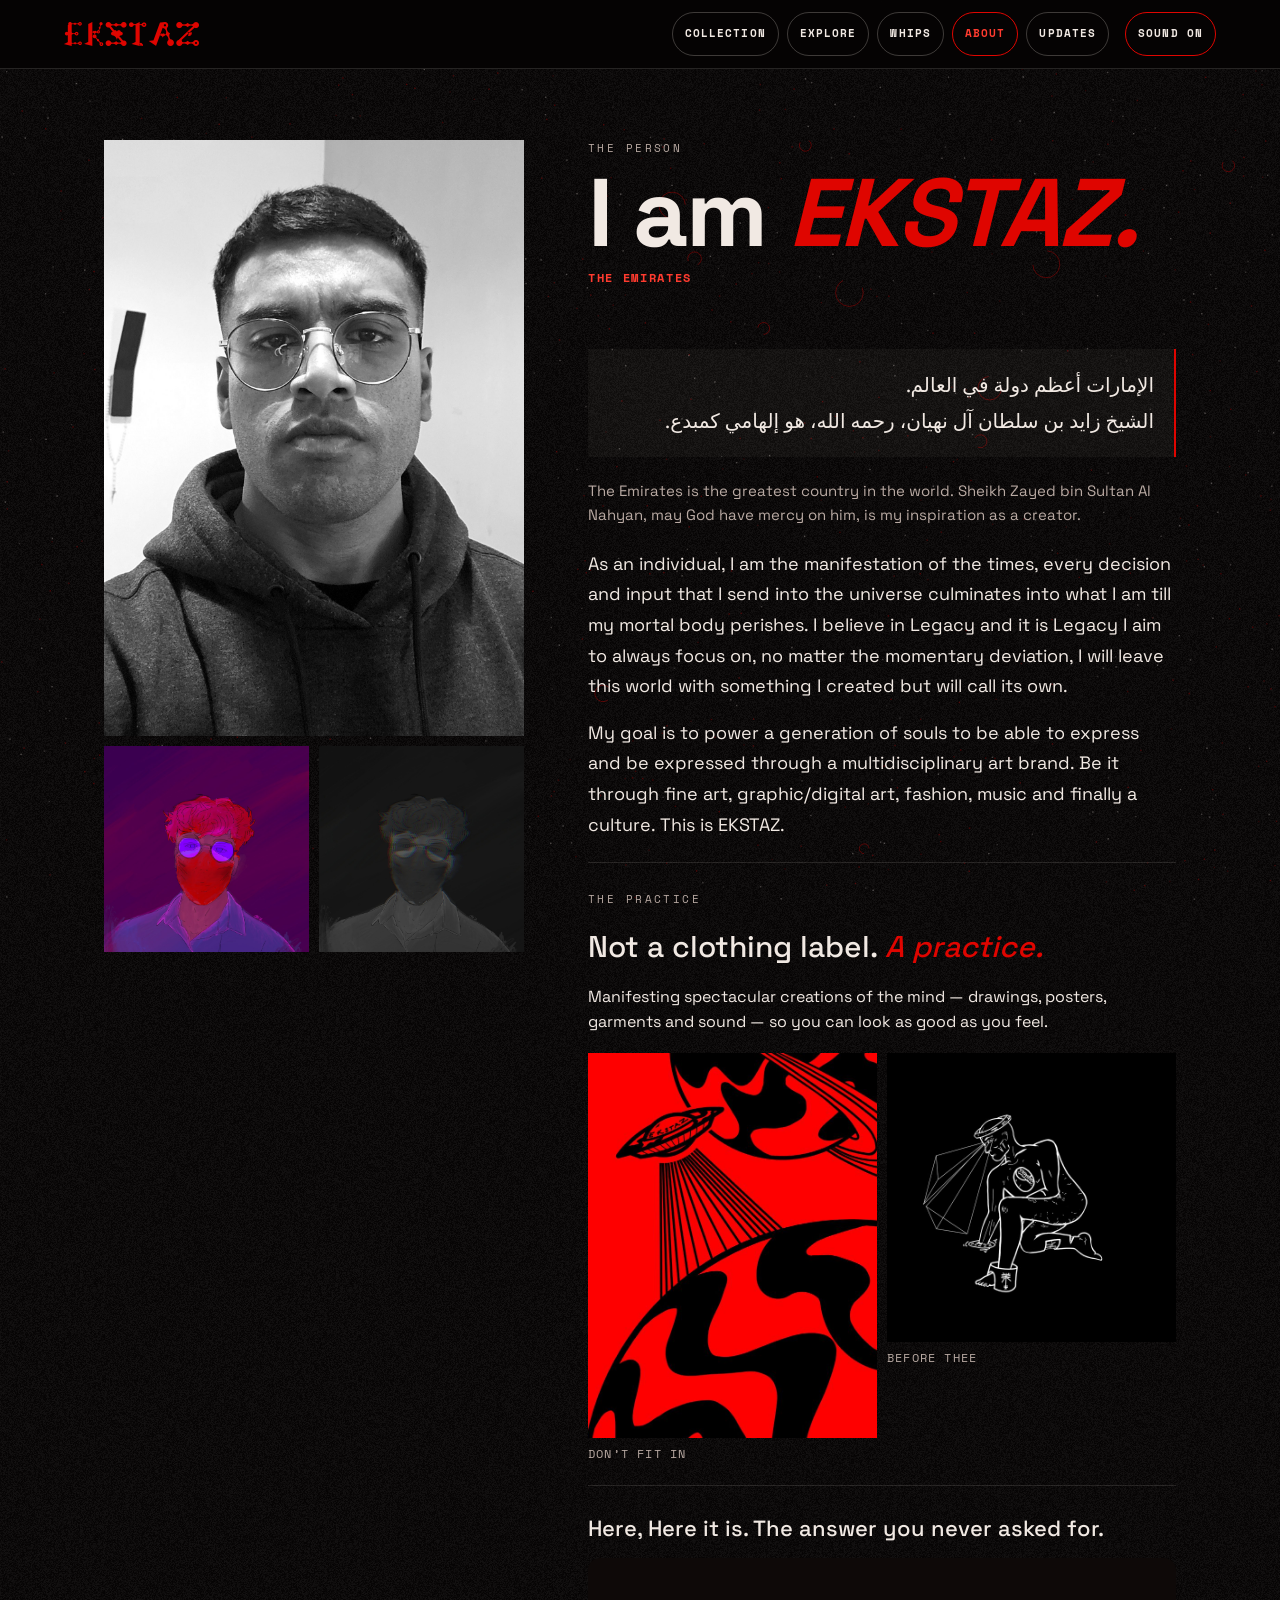
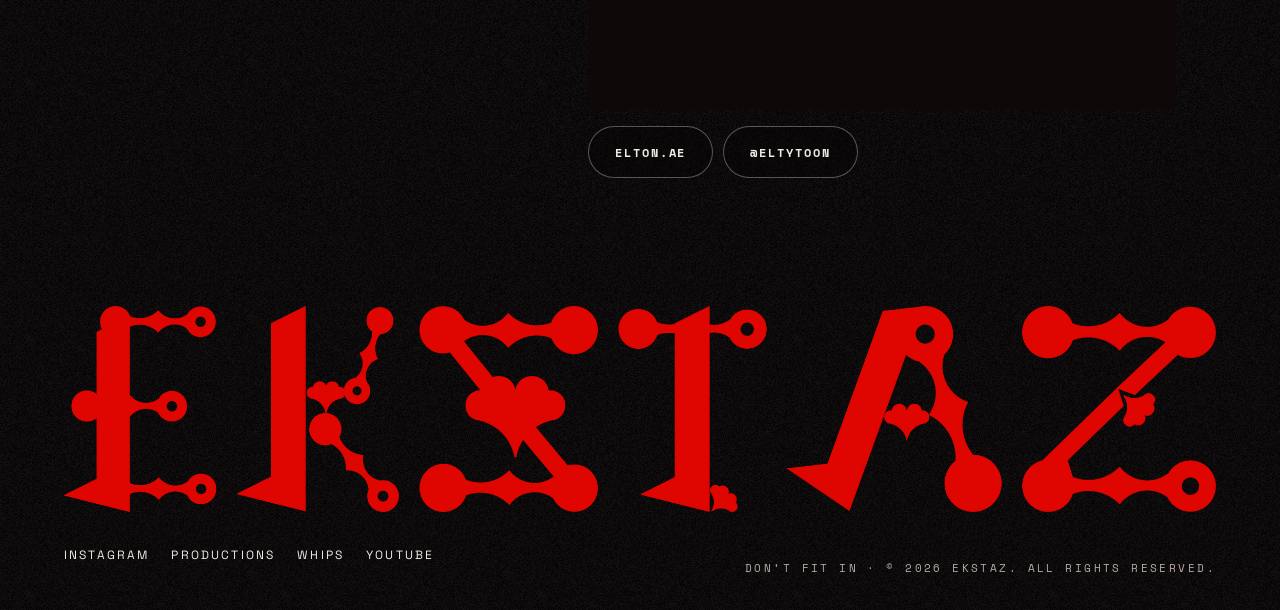
==== about.html @ 609898b3 "Combine Haris's ekstaz.art site with Elton's site into one EKSTAZ website Replaces the old Grok expo" ====
<!doctype html>
<html lang="en" data-drone="quiet">
<head>
  <meta charset="utf-8">
  <meta name="viewport" content="width=device-width, initial-scale=1, viewport-fit=cover">
  <title>About · EKSTAZ</title>
  <meta name="description" content="EKSTAZ is a multidisciplinary art brand from the Emirates. Drawings, posters, garments and sound.">
  <link rel="canonical" href="https://ekstaz.art/about.html">
  <meta name="theme-color" content="#060404">
  <link rel="icon" type="image/png" href="assets/favicon.png">
  <link rel="apple-touch-icon" href="assets/apple-touch-icon.png">
  <meta property="og:type" content="website">
  <meta property="og:url" content="https://ekstaz.art/about.html">
  <meta property="og:title" content="About · EKSTAZ">
  <meta property="og:description" content="The person behind EKSTAZ, and the practice.">
  <meta property="og:image" content="https://ekstaz.art/assets/og.jpg">
  <meta name="twitter:card" content="summary_large_image">
  <meta name="twitter:image" content="https://ekstaz.art/assets/og.jpg">
  <link rel="preconnect" href="https://fonts.googleapis.com">
  <link rel="preconnect" href="https://fonts.gstatic.com" crossorigin>
  <link href="https://fonts.googleapis.com/css2?family=Space+Grotesk:wght@400;500;700&family=Space+Mono:wght@400;700&display=swap" rel="stylesheet">
  <link rel="stylesheet" href="styles.css">
  <link rel="stylesheet" href="site-nav.css">
  <link rel="stylesheet" href="pages.css">
</head>
<body>
<canvas id="field" aria-hidden="true"></canvas>

<header class="bar site-header">
  <a class="bar-logo" href="/" aria-label="EKSTAZ home"><img src="assets/wordmark-crimson-sm.png" alt="EKSTAZ" width="135" height="24"></a>
  <nav class="bar-nav site-nav" aria-label="Main">
    <a href="collection.html">Collection</a>
    <a href="work.html">Explore</a>
    <a href="whips.html">Whips</a>
    <a href="about.html" aria-current="page">About</a>
    <a href="/#carry">Updates</a>
  </nav>
  <div class="bar-end"><a id="return-mark" class="bar-return" href="/" hidden>Your signal</a><button type="button" id="sound" class="bar-sound" aria-pressed="true">Sound on</button></div>
</header>

<main class="page">
  <div class="about-grid">
    <div class="about-photos">
      <img class="about-main" src="assets/about/elton.jpg" width="1268" height="1800" alt="Elton D'Souza">
      <img src="assets/about/elty.jpg" loading="lazy" alt="Elty, drawn">
      <img src="assets/about/elty-glitch.jpg" loading="lazy" alt="Elty, glitched">
    </div>

    <div class="about-copy">
      <header class="page-head">
        <p class="label">The person</p>
        <h1 class="sec-title">I am <em>EKSTAZ.</em></h1>
        <p class="about-place">The Emirates</p>
      </header>

      <div class="about-arabic" lang="ar" dir="rtl">
        <p>الإمارات أعظم دولة في العالم.</p>
        <p>الشيخ زايد بن سلطان آل نهيان، رحمه الله، هو إلهامي كمبدع.</p>
      </div>
      <p class="about-translation">The Emirates is the greatest country in the world. Sheikh Zayed bin Sultan Al Nahyan, may God have mercy on him, is my inspiration as a creator.</p>

      <div class="about-statement">
        <p>As an individual, I am the manifestation of the times, every decision and input that I send into the universe culminates into what I am till my mortal body perishes. I believe in Legacy and it is Legacy I aim to always focus on, no matter the momentary deviation, I will leave this world with something I created but will call its own.</p>
        <p>My goal is to power a generation of souls to be able to express and be expressed through a multidisciplinary art brand. Be it through fine art, graphic/digital art, fashion, music and finally a culture. This is EKSTAZ.</p>
      </div>

      <section class="about-practice" aria-labelledby="practice-title">
        <p class="label" id="practice-title">The practice</p>
        <p class="lead">Not a clothing label. <em>A practice.</em></p>
        <p>Manifesting spectacular creations of the mind — drawings, posters, garments and sound — so you can look as good as you feel.</p>
        <div class="about-figures">
          <figure><img src="assets/art/dont-fit-in-sm.jpg" width="640" height="853" loading="lazy" alt="Red and black poster of a flying saucer beaming over a planet"><figcaption>Don’t fit in</figcaption></figure>
          <figure><img src="assets/art/before-thee-sm.jpg" width="640" height="640" loading="lazy" alt="White line drawing of a kneeling figure with a halo and an open chest exposing the spine"><figcaption>Before thee</figcaption></figure>
        </div>
      </section>

      <section class="about-listen" aria-labelledby="listen-title">
        <h2 id="listen-title">Here, Here it is. The answer you never asked for.</h2>
        <iframe title="Here, Here it is. The answer you never asked for. (Spotify playlist)" src="https://open.spotify.com/embed/playlist/0GJP9Pcf1IijoN5uE7RCBP?utm_source=generator&amp;theme=0" height="152" allow="autoplay; clipboard-write; encrypted-media; fullscreen; picture-in-picture" loading="lazy"></iframe>
        <div class="about-links">
          <a class="btn btn-ghost" href="https://www.instagram.com/elton.ae" rel="noopener">elton.ae</a>
          <a class="btn btn-ghost" href="https://www.youtube.com/@eltytoon" rel="noopener">@eltytoon</a>
        </div>
      </section>
    </div>
  </div>
</main>

<footer class="foot" data-reveal>
  <img class="foot-mark" src="assets/wordmark-crimson.png" alt="EKSTAZ" width="2246" height="400" loading="lazy">
  <nav class="foot-links" aria-label="Social">
    <a href="https://www.instagram.com/ekstaz.ae" rel="noopener">Instagram</a>
    <a href="https://www.instagram.com/ekstaz.productions" rel="noopener">Productions</a>
    <a href="https://www.instagram.com/ekstaz.whips" rel="noopener">Whips</a>
    <a href="https://www.youtube.com/@ekstazdesign4151" rel="noopener">YouTube</a>
  </nav>
  <p class="label">Don’t fit in · © 2026 EKSTAZ. All rights reserved.</p>
</footer>

<script src="drone.js" defer></script>
<script src="ambient.js" defer></script>
</body>
</html>
---- styles.css ----
:root {
  --ink: #060404;
  --ink-2: #0e0908;
  --bone: #f1e9e3;
  --muted: #b9aaa3;
  --red: #df0500;          /* brand crimson — fills, marks, large type */
  --red-hover: #c80500;    /* darker hover fill keeps white labels legible */
  --red-text: #ff3b2f;     /* small red text on ink (passes 4.5:1) */
  --line: rgba(241, 233, 227, 0.12);
  --gutter: clamp(16px, 5vw, 64px);
  --display: "Space Grotesk", system-ui, -apple-system, "Segoe UI", sans-serif;
  --mono: "Space Mono", ui-monospace, Menlo, monospace;
  --sans: "Space Grotesk", system-ui, -apple-system, "Segoe UI", sans-serif;
}

*, *::before, *::after { box-sizing: border-box; }
html { scroll-behavior: smooth; -webkit-text-size-adjust: 100%; }
body {
  margin: 0;
  background: var(--ink) url("assets/grain.png") repeat;
  color: var(--bone);
  font-family: var(--sans);
  font-size: 16px;
  line-height: 1.6;
  overflow-x: hidden;
}
img { display: block; max-width: 100%; height: auto; }
a { color: inherit; }
:focus-visible { outline: 2px solid var(--red-text); outline-offset: 3px; }
em { font-style: italic; color: var(--red); }

.sr-only {
  position: absolute !important; width: 1px !important; height: 1px !important;
  min-height: 0 !important; padding: 0 !important; margin: -1px !important; border: 0 !important;
  overflow: hidden; clip: rect(0 0 0 0); white-space: nowrap;
}
.label {
  margin: 0;
  font-family: var(--mono);
  font-size: 11px;
  letter-spacing: 0.22em;
  text-transform: uppercase;
  color: var(--muted);
}
.muted { color: var(--muted); }
.sec-title {
  margin: 10px 0 0;
  font-family: var(--display);
  font-weight: 800;
  font-size: clamp(40px, 11vw, 96px);
  line-height: 0.95;
  letter-spacing: -0.02em;
}
.sec-title em { font-weight: 900; }

/* buttons */
.btn {
  display: inline-flex; align-items: center; justify-content: center;
  min-height: 52px; padding: 0 26px;
  border: 1px solid transparent; border-radius: 999px;
  font-family: var(--mono); font-weight: 700; font-size: 12px;
  letter-spacing: 0.16em; text-transform: uppercase; text-decoration: none;
  cursor: pointer; transition: transform .15s ease, background .15s ease, color .15s ease;
}
.btn:active { transform: scale(0.97); }
.btn-red { background: var(--red); color: #fff; }
.btn-red:hover { background: var(--red-hover); }
.btn-ghost { border-color: rgba(241,233,227,.35); color: var(--bone); background: rgba(6,4,4,.35); }
.btn-ghost:hover { border-color: var(--bone); }
.btn-ink { background: var(--ink); color: var(--bone); }
.btn-ink:hover { background: #000; }

/* top bar */
.bar {
  position: fixed; inset: 0 0 auto 0; z-index: 20;
  display: flex; align-items: center; justify-content: space-between; gap: 16px;
  padding: max(10px, env(safe-area-inset-top)) var(--gutter) 10px;
  background: rgba(6,4,4,.78);
  -webkit-backdrop-filter: blur(14px); backdrop-filter: blur(14px);
  border-bottom: 1px solid var(--line);
}
.bar-logo { display: flex; align-items: center; min-height: 44px; }
.bar-logo img { width: 104px; }
.bar-nav { display: none; }
.bar-cta {
  display: inline-flex; align-items: center; min-height: 44px; padding: 0 18px;
  border-radius: 999px; background: var(--red); color: #fff; text-decoration: none;
  font-weight: 700; font-size: 11px; letter-spacing: .18em; text-transform: uppercase;
}
.bar-cta:hover { background: var(--red-hover); }

/* hero */
.hero {
  position: relative; min-height: 100svh;
  display: flex; align-items: flex-end;
  padding: 96px var(--gutter) clamp(40px, 8vh, 80px);
  overflow: hidden; isolation: isolate;
}
.hero-art {
  position: absolute; inset: 0; z-index: -1;
  width: 100%; height: 100%; object-fit: cover; object-position: 50% 30%;
}
.hero::after {
  content: ""; position: absolute; inset: 0; z-index: -1;
  background: linear-gradient(to top, var(--ink) 4%, rgba(6,4,4,.55) 45%, rgba(6,4,4,.1) 75%);
}
.hero-inner { width: 100%; max-width: 1100px; }
.hero-mark { margin: 14px 0 0; }
.hero-mark img { width: 100%; }
.hero-line {
  margin: 18px 0 0; max-width: 18ch;
  font-family: var(--display); font-weight: 700; font-size: clamp(26px, 7vw, 54px); line-height: 1.05;
}
.hero-actions { display: flex; flex-wrap: wrap; gap: 10px; margin-top: 26px; }
.hero-actions .btn { flex: 1 1 150px; }

/* The work page is a browsing destination, with a shorter introduction. */
.hero-work { min-height: clamp(400px, 64svh, 660px); }
.work-lead { margin: 22px 0 0; max-width: 44ch; color: var(--bone); }
.hero-work .hero-actions .btn { flex: 0 1 auto; }
.gallery-return {
  display: flex; flex-wrap: wrap; align-items: center; gap: 16px 26px;
  margin-top: 32px; padding-top: 28px; border-top: 1px solid var(--line);
}
.gallery-return p { margin: 0; font: 500 clamp(26px, 5vw, 38px)/1.1 var(--display); }
.reader-journey { display: flex; flex-wrap: wrap; justify-content: center; gap: 10px; margin-top: 32px; }
#work, #garment, #print, #productions, #list { scroll-margin-top: 92px; }

/* ticker */
.ticker { overflow: hidden; background: var(--red); color: #fff; padding: 12px 0; }
.ticker-track {
  display: flex; gap: 22px; width: max-content;
  font-weight: 700; font-size: 12px; letter-spacing: .2em; text-transform: uppercase; white-space: nowrap;
  animation: tick 28s linear infinite;
}
@keyframes tick { to { transform: translateX(-50%); } }

/* intro */
.intro { padding: clamp(56px, 12vw, 140px) var(--gutter); }
.intro p {
  margin: 0; max-width: 22ch;
  font-family: var(--display); font-weight: 700;
  font-size: clamp(30px, 8.4vw, 76px); line-height: 1.04; letter-spacing: -0.01em;
}

/* work gallery */
.work { padding: 0 var(--gutter) clamp(64px, 12vw, 140px); }
.sec-head { margin-bottom: clamp(24px, 5vw, 48px); }
.gallery {
  list-style: none; margin: 0; padding: 0;
  columns: 2; column-gap: 8px;
}
.gallery li { break-inside: avoid; margin-bottom: 8px; }
.g-item {
  position: relative; display: block; width: 100%;
  padding: 0; border: 0; background: var(--ink-2); cursor: zoom-in; overflow: hidden;
}
.g-item img { width: 100%; height: auto; transition: transform .5s ease; }
.g-item span {
  position: absolute; left: 8px; bottom: 8px;
  padding: 4px 8px; background: rgba(6,4,4,.8); color: var(--bone);
  font-family: var(--mono); font-size: 10px; letter-spacing: .16em; text-transform: uppercase;
}
@media (hover: hover) { .g-item:hover img { transform: scale(1.04); } }

/* garment */
.garment {
  display: grid; gap: 28px;
  padding: clamp(56px, 10vw, 120px) var(--gutter);
  border-top: 1px solid var(--line);
}
.garment-art { margin: 0; background: #000; border: 1px solid var(--line); }
.garment-copy > p:not(.label) { margin: 18px 0 0; max-width: 42ch; font-size: 15px; }
.garment-copy .btn { margin-top: 26px; }

/* magazine */
.mag {
  display: grid; gap: 28px; justify-items: start;
  padding: clamp(56px, 10vw, 120px) var(--gutter);
  background: var(--ink-2); border-top: 1px solid var(--line); border-bottom: 1px solid var(--line);
}
.mag-cover { width: min(78vw, 420px); box-shadow: 0 30px 80px rgba(223, 5, 0, .18); transform: rotate(-2deg); }
.mag-copy p:not(.label) { margin: 14px 0 0; color: var(--muted); }

/* sound */
.sound { padding: clamp(56px, 10vw, 120px) var(--gutter); }
.sound > p:not(.label) { margin: 16px 0 0; color: var(--muted); }
.sound-links { display: flex; flex-wrap: wrap; gap: 10px; margin-top: 24px; }
.sound-links .btn { flex: 1 1 200px; }

/* waitlist */
.list { background: var(--red); padding: clamp(48px, 10vw, 120px) var(--gutter); }
.list-card { max-width: 720px; color: #fff; }
.list .label { color: rgba(255,255,255,.8); }
.list-title {
  margin: 10px 0 0; font-family: var(--display); font-weight: 800;
  font-size: clamp(48px, 14vw, 120px); line-height: .9; letter-spacing: -0.03em;
}
.list-title em { color: var(--ink); }
.list-card > p:not(.label):not(.join-status) { margin: 18px 0 0; max-width: 40ch; }
.join { display: flex; flex-direction: column; gap: 10px; margin-top: 26px; }
.join input {
  width: 100%; min-height: 56px; padding: 0 20px;
  border: 1px solid rgba(255,255,255,.55); border-radius: 999px;
  background: rgba(255,255,255,.08); color: #fff;
  font-family: var(--sans); font-size: 16px;
}
.join input::placeholder { color: rgba(255,255,255,.7); }
.join input:focus { outline: 2px solid #fff; outline-offset: 3px; border-color: #fff; background: rgba(255,255,255,.14); }
.list :focus-visible { outline-color: #fff; }
.join .btn { min-height: 56px; }
.join .btn:disabled { opacity: .6; cursor: progress; }
.join .join-consent { display: flex; gap: 10px; align-items: flex-start; font-size: 14px; line-height: 1.5; cursor: pointer; }
.join .join-consent input { flex: none; width: 20px; height: 20px; min-height: 0; margin: 2px 0 0; padding: 0; accent-color: #fff; }
.list-card > p.join-privacy { margin: 10px 0 0; font-size: 13px; opacity: .85; }
.join-privacy a { color: inherit; }
.join-status { min-height: 1.6em; margin: 14px 0 0; font-weight: 700; }
.join-status.ok { color: #fff; }
.join-status.err { color: #fff; }

/* footer */
.foot { padding: 56px var(--gutter) max(32px, env(safe-area-inset-bottom)); display: grid; gap: 22px; }
.foot-mark { width: 100%; }
.foot-links { display: flex; flex-wrap: wrap; gap: 4px 22px; }
.foot-links a {
  display: inline-flex; align-items: center; min-height: 44px; text-decoration: none;
  font-size: 12px; letter-spacing: .18em; text-transform: uppercase;
}
.foot-links a:hover { color: var(--red-text); }

/* artwork viewer */
.viewer {
  width: 100vw; max-width: 100vw; height: 100dvh; max-height: 100dvh;
  margin: 0; padding: 0; border: 0; background: rgba(6,4,4,.96);
}
.viewer[open] { display: flex; align-items: center; justify-content: center; }
.viewer::backdrop { background: rgba(0,0,0,.8); }
.viewer img { max-width: 94vw; max-height: 86dvh; object-fit: contain; }
.viewer-close {
  position: absolute; top: max(12px, env(safe-area-inset-top)); right: 12px;
  width: 48px; height: 48px; border: 0; border-radius: 999px;
  background: var(--red); color: #fff; font-size: 26px; line-height: 1; cursor: pointer;
}

/* ≥ 700px */
@media (min-width: 700px) {
  body { font-size: 16px; }
  .gallery { columns: 3; column-gap: 12px; }
  .gallery li { margin-bottom: 12px; }
  .join { flex-direction: row; }
  .join .btn { flex: 0 0 auto; padding: 0 34px; }
  .hero-actions .btn, .sound-links .btn { flex: 0 0 auto; }
}

/* ≥ 900px */
@media (min-width: 900px) {
  .bar-logo img { width: 130px; }
  .bar-nav { display: flex; gap: 34px; margin-left: auto; }
  .bar-nav a {
    display: inline-flex; align-items: center; min-height: 44px; text-decoration: none;
    font-size: 11px; letter-spacing: .2em; text-transform: uppercase;
  }
  .bar-nav a:hover { color: var(--red-text); }
  .hero { align-items: center; }
  .hero-art { object-position: 70% 40%; }
  .hero::after { background: linear-gradient(to right, var(--ink) 10%, rgba(6,4,4,.6) 50%, rgba(6,4,4,.15)); }
  .hero-inner { max-width: 760px; }
  .garment { grid-template-columns: 1fr 1fr; align-items: center; gap: clamp(32px, 6vw, 96px); }
  .mag { grid-template-columns: auto 1fr; align-items: center; gap: clamp(40px, 7vw, 120px); }
  .mag-cover { width: min(34vw, 460px); }
  .foot { grid-template-columns: 1fr auto; align-items: end; }
  .foot-mark { grid-column: 1 / -1; }
}

.mag-copy .btn { margin-top: 24px; }

/* One fade through ink. Avoid overlapping native and manual page transitions. */
@view-transition { navigation: none; }
html::after {
  content: ""; position: fixed; inset: 0; z-index: 9999; pointer-events: none;
  background: #060404; opacity: 0; animation: ekstaz-arrive .9s ease both;
}
html.leaving::after { animation: none; opacity: 1; transition: opacity .4s ease; }
@keyframes ekstaz-arrive { from { opacity: 1; } to { opacity: 0; } }

/* ---- the signal carries on: ambient field, sound toggle, calmer ticker, reveals ---- */
#field { position: fixed; inset: 0; width: 100%; height: 100%; z-index: 0; pointer-events: none; }
main, .foot, .reader-header, .reader { position: relative; z-index: 1; }
.bar-end { display: flex; align-items: center; gap: 8px; }
.bar-sound {
  min-height: 44px; padding: 0 12px; border: 1px solid rgba(241,233,227,.3); border-radius: 999px;
  background: rgba(6,4,4,.5); color: var(--bone); cursor: pointer;
  font: 700 10px/1 var(--mono); letter-spacing: .16em; text-transform: uppercase;
}
.bar-sound[aria-pressed="true"] { border-color: var(--red); }
.ticker { background: transparent; color: var(--red-text); border-top: 1px solid var(--line); border-bottom: 1px solid var(--line); }
.hero-art { animation: ekstaz-surface 2.4s ease both; }
.hero-inner { animation: ekstaz-rise 1.2s .6s ease both; }
@keyframes ekstaz-surface { from { opacity: 0; transform: scale(1.08); filter: blur(8px); } }
@keyframes ekstaz-rise { from { opacity: 0; transform: translateY(24px); } }
.pre { opacity: 0; transform: translateY(32px); filter: blur(6px); transition: opacity 1.1s ease, transform 1.1s ease, filter 1.1s ease; }
.pre.in { opacity: 1; transform: none; filter: none; }
@media (prefers-reduced-motion: reduce) {
  html { scroll-behavior: auto; }
  @view-transition { navigation: none; }
  ::view-transition-old(root), ::view-transition-new(root) { animation: none; }
  html::after, html.leaving::after { animation: none; transition: none; opacity: 0; }
  .hero-art, .hero-inner, .ticker-track { animation: none; }
  .pre, .pre.in { opacity: 1; transform: none; filter: none; transition: none; }
  .btn, .g-item img { transition: none; }
  .btn:active, .g-item:hover img { transform: none; }
}

/* Elton's letters land one by one above the work page title. */
.hero-letters { display: flex; align-items: flex-end; gap: clamp(6px, 1.2vw, 14px); margin-bottom: 22px; }
.hero-letters img { display: block; height: clamp(44px, 8vw, 96px); width: auto; animation: letter-land .9s cubic-bezier(.2, .8, .2, 1) both; }
.hero-letters img:nth-child(2) { animation-delay: .12s; }
.hero-letters img:nth-child(3) { animation-delay: .24s; }
.hero-letters img:nth-child(4) { animation-delay: .36s; }
.hero-letters img:nth-child(5) { animation-delay: .48s; }
.hero-letters img:nth-child(6) { animation-delay: .6s; }
@keyframes letter-land { from { opacity: 0; transform: translateY(-40px) rotate(-14deg) scale(.8); } 60% { opacity: 1; } to { opacity: 1; transform: none; } }
@media (prefers-reduced-motion: reduce) { .hero-letters img { animation: none; } }

/* After the letters land, Elton's title glitches once. */
.hero-letters { animation: letters-glitch .55s 1.5s steps(1) both; }
@keyframes letters-glitch {
  0% { transform: none; filter: none; }
  10% { transform: translateX(-5px) skewX(-8deg); filter: drop-shadow(4px 0 0 rgb(40 70 255 / .8)) drop-shadow(-3px 0 0 rgb(255 40 40 / .8)); }
  25% { transform: translateX(4px); clip-path: inset(30% 0 35% 0); }
  40% { transform: none; clip-path: none; filter: drop-shadow(-4px 0 0 rgb(40 70 255 / .7)); }
  55%, 100% { transform: none; filter: none; clip-path: none; }
}
@media (prefers-reduced-motion: reduce) { .hero-letters { animation: none; } }
.garment-archive { margin: 20px 0 0; max-width: 320px; }
.garment-archive img { display: block; width: 100%; height: auto; }
.garment-archive figcaption { margin-top: 8px; font-size: 11px; letter-spacing: .12em; text-transform: uppercase; color: var(--muted); }

/* 05 — Before: Elton's December 2019 exhibition. A lower floor below the work.
   Paintings hang at their sizes relative to one another (--cm is the width in cm).
   With JavaScript, each piece starts as ash (grey) and its colour returns as it is reached. */
.before { background: #000; padding: clamp(64px, 12vw, 160px) var(--gutter); border-top: 1px solid var(--line); }
.before-head { max-width: 46ch; }
.before-head > p:not(.label) { margin: 18px 0 0; font-size: 15px; }
.before-room { margin: clamp(40px, 7vw, 80px) 0 0; max-width: 980px; }
.before-room img, .before-hands img, .before-piece img { display: block; width: 100%; height: auto; }
.before-room figcaption, .before-hands figcaption { margin-top: 10px; font-size: 13px; color: var(--muted); }
.before-wall { list-style: none; margin: clamp(48px, 8vw, 96px) 0 0; padding: 0; display: flex; flex-wrap: wrap; align-items: center; gap: clamp(40px, 6vw, 72px) clamp(24px, 4vw, 56px); }
.before-piece { width: min(calc(var(--cm) * 3.1px), calc(var(--cm) / 130 * 100%)); }
.before-label { margin: 12px 0 0; display: grid; gap: 2px; font-size: 12px; color: var(--muted); }
.before-title { font-family: var(--display); font-weight: 700; font-size: 16px; color: var(--bone); }
.before-hands { margin: clamp(56px, 9vw, 120px) 0 0; max-width: 760px; }
.before-hands figcaption .before-title { display: block; margin-bottom: 2px; }
.before-next { margin-top: clamp(40px, 6vw, 64px); }
.before-ash .before-room img, .before-ash .before-piece img, .before-ash .before-hands img { filter: grayscale(1) brightness(.62) contrast(.92); transition: filter 1.8s ease; }
.before-ash .is-lit img { filter: none; }
@media (prefers-reduced-motion: reduce) { .before-ash .before-room img, .before-ash .before-piece img, .before-ash .before-hands img { filter: none; transition: none; } }

/* Elton's own line about Guilty, beside the arrival mark */
.list-mark { margin: 28px 0 0; display: grid; grid-template-columns: 72px 1fr; gap: 6px 18px; align-items: start; max-width: 520px; }
.list-mark img { grid-row: span 2; width: 72px; height: auto; display: block; }
.list-mark blockquote { margin: 0; }
.list-mark blockquote p { margin: 0; font-family: var(--display); font-size: 18px; line-height: 1.3; }
.list-mark figcaption { font-size: 12px; opacity: .85; }
---- site-nav.css ----
/* Shared primary routes stay visible at every screen width. */
.site-header { display: flex; align-items: center; justify-content: space-between; gap: 16px; padding: max(12px, env(safe-area-inset-top)) var(--gutter, 24px) 12px; background: rgb(6 4 4 / .96); border-bottom: 1px solid rgb(241 233 227 / .14); z-index: 20; }
.site-header > a { display: inline-flex; align-items: center; min-width: 44px; min-height: 44px; flex-shrink: 0; }
.site-header > a img { display: block; width: 135px; height: auto; }
.site-header .site-nav { display: flex; align-items: center; justify-content: flex-end; gap: 8px; margin-left: auto; }
.site-header .site-nav a, .site-header button { display: inline-flex; align-items: center; justify-content: center; min-height: 44px; min-width: 44px; padding: 0 12px; border: 1px solid rgb(241 233 227 / .24); border-radius: 999px; color: var(--bone, #f1e9e3); background: transparent; font: 700 11px/1.2 var(--mono, monospace); text-transform: uppercase; letter-spacing: .1em; text-decoration: none; cursor: pointer; }
.site-header .site-nav a:hover, .site-header .site-nav a[aria-current="page"] { border-color: var(--red, #df0500); color: var(--red-text, #ff3b2f); }
.site-header button[aria-pressed="true"] { border-color: var(--red, #df0500); }
.site-header [hidden] { display: none !important; }
.site-context, .bar-nav.site-context { display: flex; flex-wrap: wrap; align-items: center; gap: 12px 24px; margin: 0 0 20px; }
.site-context a, .bar-nav.site-context a { display: inline-flex; align-items: center; min-height: 44px; min-width: 44px; color: var(--bone, #f1e9e3); font: 12px/1.5 var(--mono, monospace); letter-spacing: .1em; text-transform: uppercase; text-decoration: underline; text-underline-offset: 5px; }
@media (max-width: 759px) {
  .site-header { flex-wrap: wrap; gap: 4px; }
  .site-header > a img { width: 110px; }
  .site-header .site-nav { display: grid; grid-template-columns: repeat(5, minmax(0, 1fr)); gap: 6px; width: 100%; margin: 0; }
  .site-header .site-nav a { padding-inline: 4px; font-size: 10px; letter-spacing: .04em; }
  .site-header #sound { position: absolute; top: max(12px, env(safe-area-inset-top)); right: var(--gutter, 24px); }
  .reader-header.site-header { position: relative; }
  .site-header .site-nav #return-mark { position: static; grid-column: 1 / -1; padding-inline: 6px; }
  .site-header .bar-end { display: contents; }
  .site-header .bar-end #return-mark { flex-basis: 100%; }
  body:has(.site-header #return-mark:not([hidden])) .j-arrival { padding-top: 190px; }
  body:has(.site-header #return-mark:not([hidden])) .hero-work { padding-top: 198px; }
  html:has(.site-header #return-mark:not([hidden])) { scroll-padding-top: 190px; }
  .site-header .bar-return { font-size: 10px; }
  .hero-work { padding-top: 148px; }
}
---- pages.css ----
/* About and Whips pages. Built on the tokens and components in styles.css. */

.page { padding: 140px var(--gutter) 72px; max-width: 1200px; margin: 0 auto; }
.page-head { display: grid; gap: 10px; margin-bottom: 40px; }
.page-head .sec-title { margin: 0; }

/* ---------- About ---------- */
.about-grid { display: grid; gap: 40px; }
@media (min-width: 900px) { .about-grid { grid-template-columns: minmax(0, 5fr) minmax(0, 7fr); gap: 64px; align-items: start; } }
.about-photos { display: grid; grid-template-columns: 1fr 1fr; gap: 10px; }
.about-photos img { width: 100%; height: 100%; object-fit: cover; }
.about-photos .about-main { grid-column: 1 / -1; }
@media (min-width: 900px) { .about-photos { position: sticky; top: 110px; } }
.about-copy { display: grid; gap: 22px; min-width: 0; max-width: 64ch; }
.about-copy p { margin: 0; }
.about-place { color: var(--red-text); font: 700 12px/1.5 var(--mono); letter-spacing: .14em; text-transform: uppercase; }
.about-arabic { margin: 0; padding: 18px 20px; border-right: 2px solid var(--red); background: rgb(241 233 227 / .04); font-size: 20px; line-height: 1.8; }
.about-arabic p { margin: 0; }
.about-translation { color: var(--muted); font-size: 15px; }
.about-statement p { font-size: 18px; line-height: 1.7; }
.about-statement p + p { margin-top: 16px; }
.about-practice { padding-top: 28px; border-top: 1px solid var(--line); display: grid; gap: 18px; }
.about-practice .lead { font: 500 clamp(22px, 3vw, 30px)/1.3 var(--display); }
.about-figures { display: grid; grid-template-columns: 1fr 1fr; gap: 10px; }
.about-figures figure { margin: 0; }
.about-figures figcaption { margin-top: 8px; color: var(--muted); font: 12px/1.4 var(--mono); letter-spacing: .1em; text-transform: uppercase; }
.about-listen { padding-top: 28px; border-top: 1px solid var(--line); display: grid; gap: 16px; }
.about-listen h2 { margin: 0; font: 500 22px/1.3 var(--display); }
.about-listen iframe { display: block; width: 100%; border: 0; border-radius: 12px; background: var(--ink-2); }
.about-links { display: flex; flex-wrap: wrap; gap: 10px; }

/* ---------- Whips ---------- */
.whips-hero { position: relative; min-height: min(82svh, 760px); display: flex; align-items: flex-end; padding: 140px var(--gutter) 48px; overflow: hidden; }
.whips-hero > img { position: absolute; inset: 0; width: 100%; height: 100%; object-fit: cover; }
.whips-hero::after { content: ""; position: absolute; inset: 0; background: linear-gradient(to top, var(--ink) 4%, rgb(6 4 4 / .35) 55%, rgb(6 4 4 / .55)); }
.whips-hero > div { position: relative; z-index: 1; display: grid; gap: 8px; }
.whips-hero .sec-title { margin: 0; }
.whips-section { display: grid; gap: 14px; margin-top: 56px; }
.whips-section h2 { margin: 0; }
.video-frame { position: relative; aspect-ratio: 16 / 9; max-width: 100%; background: var(--ink-2); }
.video-frame iframe, .video-frame video { position: absolute; inset: 0; width: 100%; height: 100%; border: 0; }
.video-frame.tall { aspect-ratio: auto; display: flex; justify-content: center; }
.video-frame.tall video { position: static; width: auto; max-width: 100%; height: min(82svh, 820px); }
.video-caption { margin: 0; color: var(--muted); font: 12px/1.5 var(--mono); letter-spacing: .12em; text-transform: uppercase; }
.whips-grid { list-style: none; margin: 0; padding: 0; display: grid; grid-template-columns: repeat(auto-fill, minmax(min(100%, 260px), 1fr)); gap: 12px; }
.whips-grid a { display: block; text-decoration: none; }
.whips-grid img { width: 100%; aspect-ratio: 1; object-fit: cover; background: var(--ink-2); transition: transform .3s ease; }
.whips-grid a:hover img { transform: scale(1.02); }
.whips-grid span { display: block; margin-top: 8px; font: 12px/1.4 var(--mono); letter-spacing: .1em; text-transform: uppercase; color: var(--muted); }
@media (prefers-reduced-motion: reduce) { .whips-grid img { transition: none; } }

.page-foot { margin-top: 72px; }
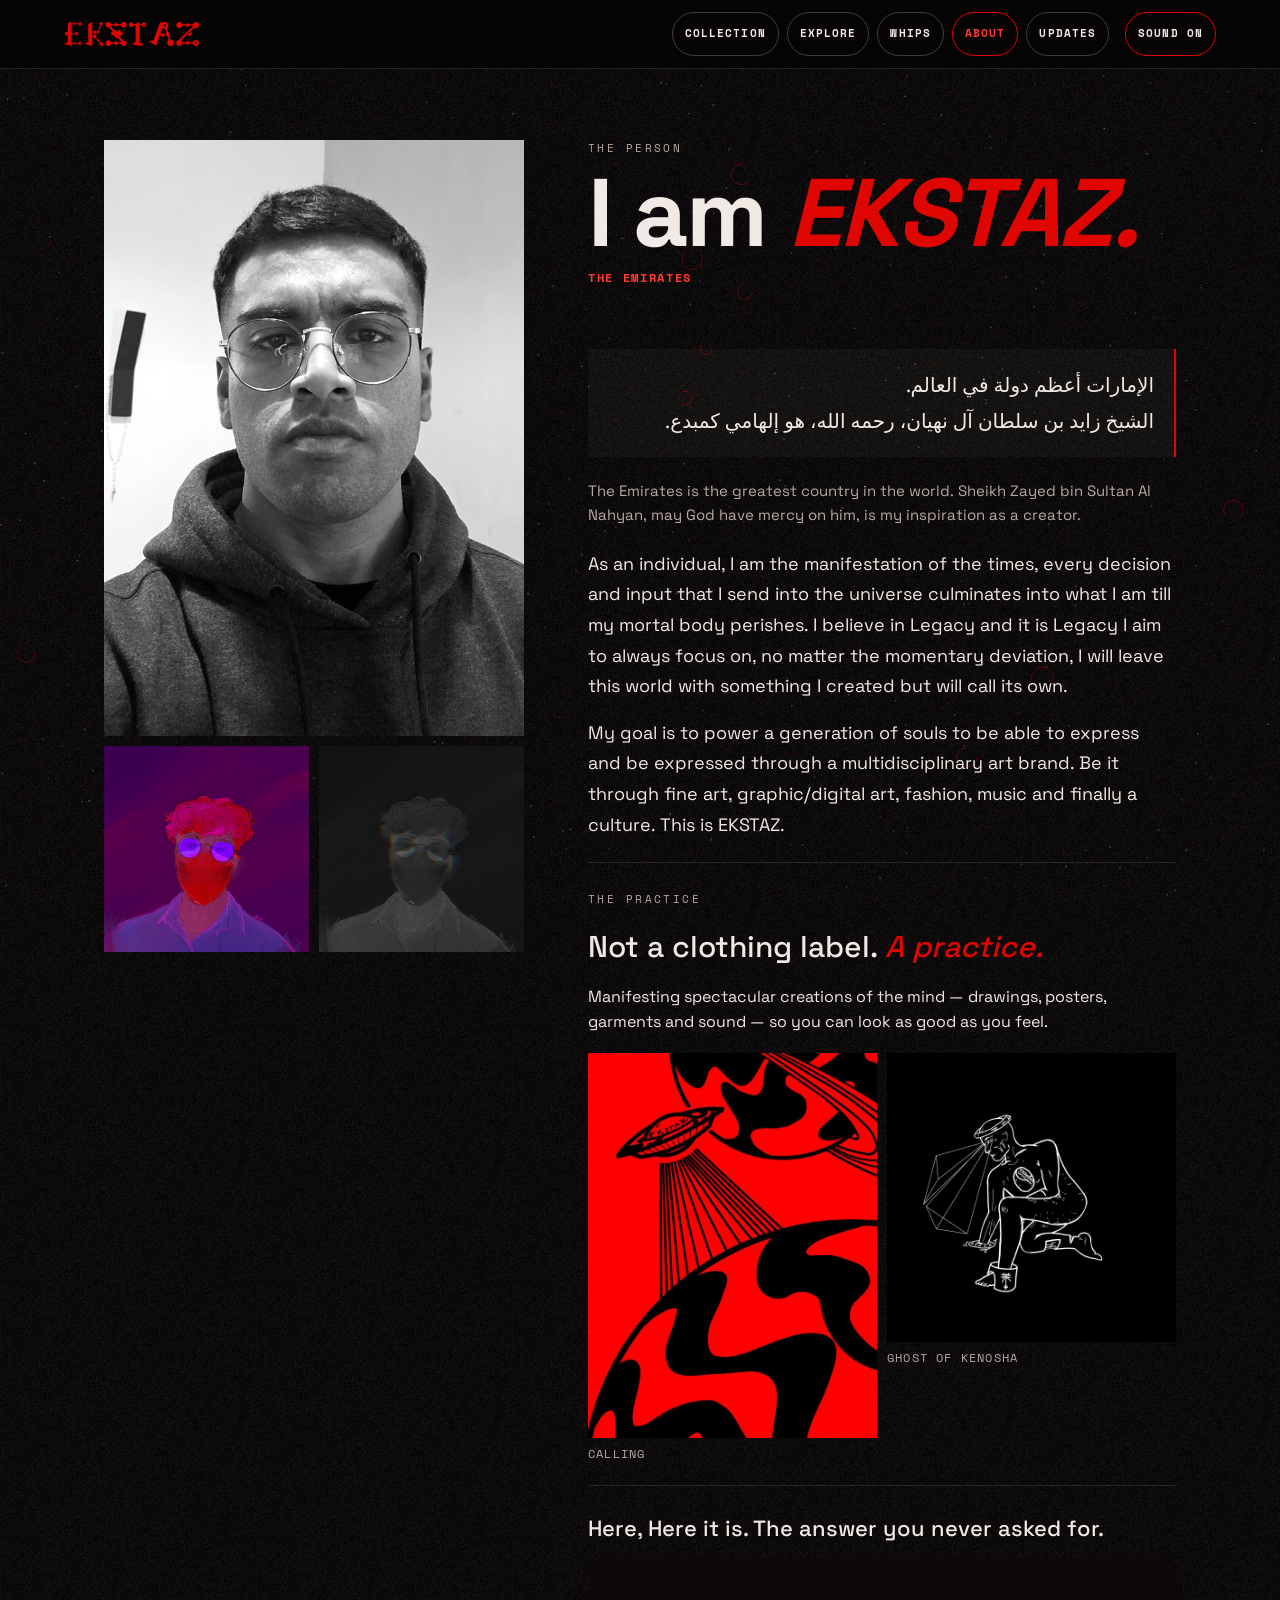
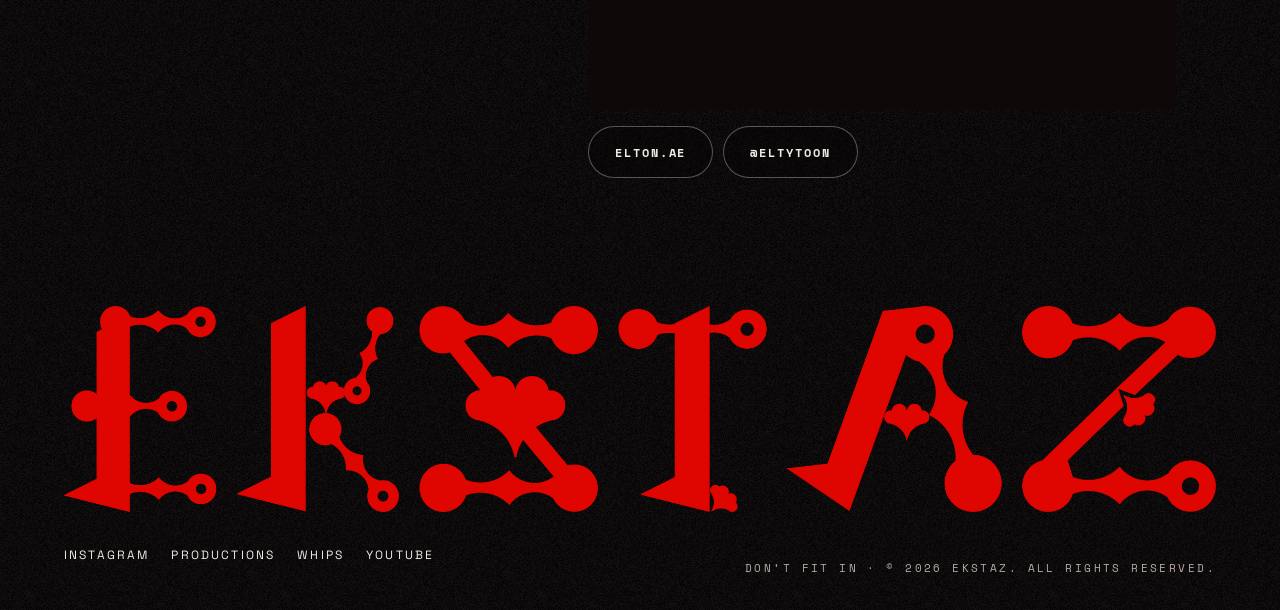
==== commit baef963d: "Add Elton's October pieces, readings and titles Adds 14 pieces from Elton's 10 Oct Drive download to" ====
--- a/about.html
+++ b/about.html
@@ -69,8 +69,8 @@
         <p class="lead">Not a clothing label. <em>A practice.</em></p>
         <p>Manifesting spectacular creations of the mind — drawings, posters, garments and sound — so you can look as good as you feel.</p>
         <div class="about-figures">
-          <figure><img src="assets/art/dont-fit-in-sm.jpg" width="640" height="853" loading="lazy" alt="Red and black poster of a flying saucer beaming over a planet"><figcaption>Don’t fit in</figcaption></figure>
-          <figure><img src="assets/art/before-thee-sm.jpg" width="640" height="640" loading="lazy" alt="White line drawing of a kneeling figure with a halo and an open chest exposing the spine"><figcaption>Before thee</figcaption></figure>
+          <figure><img src="assets/art/dont-fit-in-sm.jpg" width="640" height="853" loading="lazy" alt="Red and black poster of a flying saucer beaming over a planet"><figcaption>Calling</figcaption></figure>
+          <figure><img src="assets/art/before-thee-sm.jpg" width="640" height="640" loading="lazy" alt="White line drawing of a kneeling figure with a halo and an open chest exposing the spine"><figcaption>Ghost of Kenosha</figcaption></figure>
         </div>
       </section>
 
